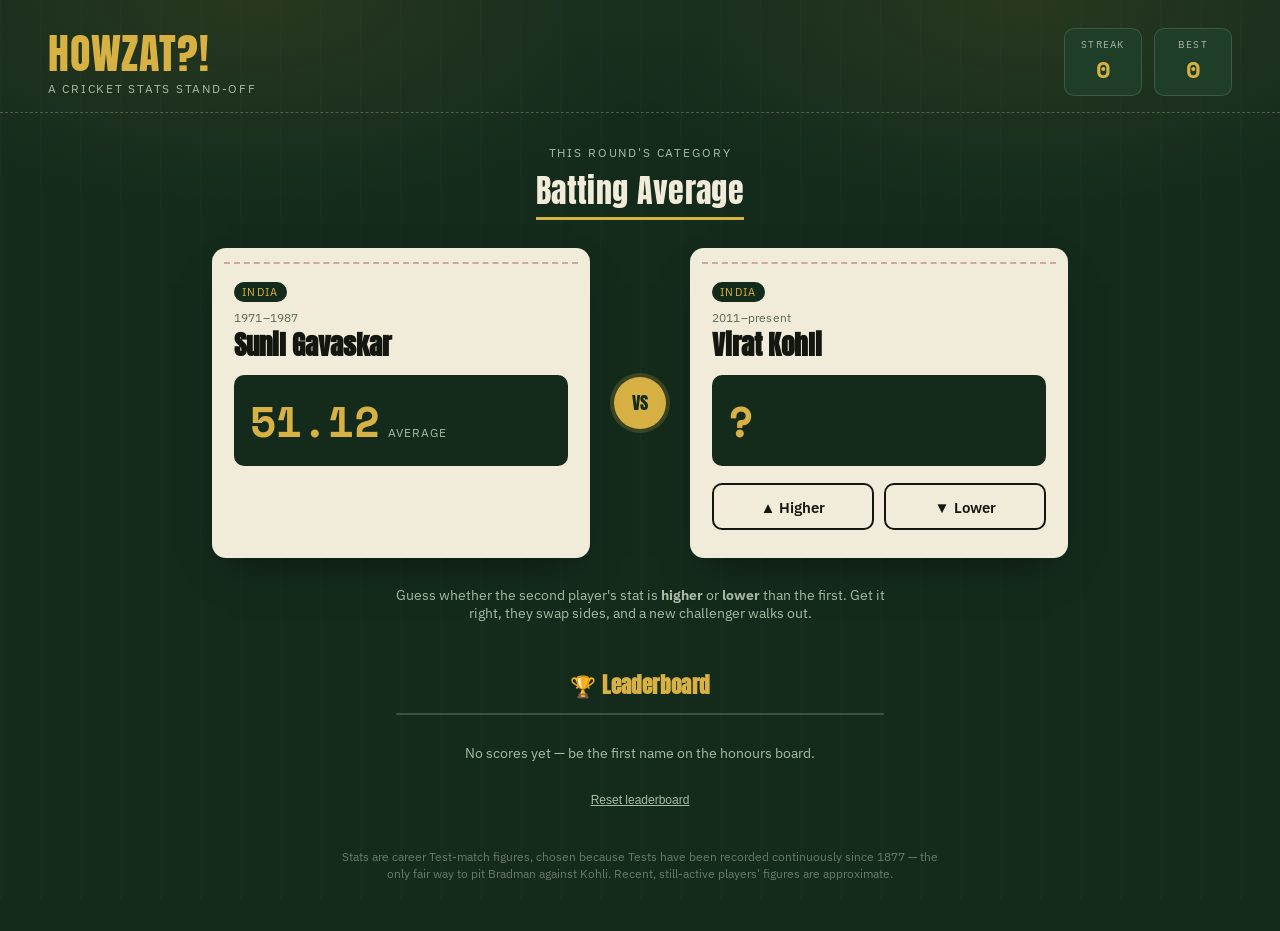
==== index.html @ a6a67dc2 "MVP uploaded" ====
<!DOCTYPE html>
<html lang="en">
<head>
<meta charset="UTF-8">
<meta name="viewport" content="width=device-width, initial-scale=1.0">
<title>HOWZAT?! — Higher or Lower Cricket Stats</title>
<link rel="preconnect" href="https://fonts.googleapis.com">
<link href="https://fonts.googleapis.com/css2?family=Anton&family=Space+Mono:wght@400;700&family=IBM+Plex+Sans:wght@400;500;600&display=swap" rel="stylesheet">
<link rel="stylesheet" href="style.css">
</head>
<body>

<div class="stadium-glow"></div>

<header class="topbar">
  <div class="brand">
    <span class="brand-main">HOWZAT?!</span>
    <span class="brand-sub">a cricket stats stand-off</span>
  </div>
  <div class="score-panel">
    <div class="score-box">
      <span class="score-label">Streak</span>
      <span class="score-value" id="streak">0</span>
    </div>
    <div class="score-box">
      <span class="score-label">Best</span>
      <span class="score-value" id="best">0</span>
    </div>
  </div>
</header>

<main class="arena">

  <div class="stat-banner">
    <span class="stat-banner-eyebrow">This round's category</span>
    <span class="stat-banner-value" id="statCategory">—</span>
  </div>

  <div class="battle" id="battle">

    <article class="player-card" id="cardA">
      <div class="card-seam"></div>
      <div class="country-tag" id="countryA"></div>
      <p class="era-tag" id="eraA"></p>
      <h2 class="player-name" id="nameA"></h2>
      <div class="stat-window">
        <span class="stat-figure" id="valueA">0</span>
        <span class="stat-unit" id="unitA"></span>
      </div>
    </article>

    <div class="vs-seam">
      <span>VS</span>
    </div>

    <article class="player-card guess-card" id="cardB">
      <div class="card-seam"></div>
      <div class="country-tag" id="countryB"></div>
      <p class="era-tag" id="eraB"></p>
      <h2 class="player-name" id="nameB"></h2>
      <div class="stat-window">
        <span class="stat-figure" id="valueB">?</span>
        <span class="stat-unit" id="unitB"></span>
      </div>
      <div class="guess-buttons" id="guessButtons">
        <button class="guess-btn higher" id="higherBtn" type="button">▲ Higher</button>
        <button class="guess-btn lower" id="lowerBtn" type="button">▼ Lower</button>
      </div>
    </article>

  </div>

  <p class="hint">Guess whether the second player's stat is <strong>higher</strong> or <strong>lower</strong> than the first. Get it right, they swap sides, and a new challenger walks out.</p>

</main>

<div class="out-stamp hidden" id="outStamp">OUT</div>

<div class="modal-overlay hidden" id="gameOverModal">
  <div class="modal">
    <p class="modal-eyebrow">Innings over</p>
    <h2 class="modal-title">You're out for <span id="finalStreak">0</span></h2>
    <p class="modal-sub" id="modalSub"></p>

    <div class="modal-form" id="nameForm">
      <input type="text" id="playerNameInput" maxlength="18" placeholder="Enter your name" autocomplete="off">
      <button class="primary-btn" id="submitScoreBtn" type="button">Add to leaderboard</button>
    </div>

    <button class="secondary-btn" id="playAgainBtn" type="button">Play again</button>
  </div>
</div>

<section class="leaderboard">
  <h3>🏆 Leaderboard</h3>
  <ol id="leaderboardList" class="leaderboard-list"></ol>
  <p class="leaderboard-empty hidden" id="leaderboardEmpty">No scores yet — be the first name on the honours board.</p>
  <button class="reset-btn" id="clearBoardBtn" type="button">Reset leaderboard</button>
</section>

<footer class="site-footer">
  Stats are career Test-match figures, chosen because Tests have been recorded continuously since 1877 — the only fair way to pit Bradman against Kohli. Recent, still-active players' figures are approximate.
</footer>

<script src="players.js"></script>
<script src="script.js"></script>
</body>
</html>
---- style.css ----
/* ============================================================
   HOWZAT?! — design tokens
   Palette: night-match floodlit outfield
   --pitch:        #142B1C   deep grass, background
   --pitch-2:      #1E3E28   lighter turf, card wells
   --cream:        #F1ECDA   scorecard paper
   --gold:         #D8B144   willow / correct
   --leather:      #8C2F24   ball leather / wrong, accents
   --ink:          #14170F   text on cream
   --chalk:        #A9BBA4   muted text on dark
   Display face: 'Anton' (scoreboard block caps)
   Body face:    'IBM Plex Sans'
   Numeral face: 'Space Mono' (ticking scoreboard digits)
   ============================================================ */

:root{
  --pitch:#142B1C;
  --pitch-2:#1E3E28;
  --pitch-3:#274C31;
  --cream:#F1ECDA;
  --gold:#D8B144;
  --leather:#8C2F24;
  --ink:#14170F;
  --chalk:#A9BBA4;
  --radius:14px;
}

*{ box-sizing:border-box; }

html,body{
  margin:0;
  padding:0;
  min-height:100%;
  background:var(--pitch);
  color:var(--cream);
  font-family:'IBM Plex Sans', sans-serif;
}

body{
  position:relative;
  overflow-x:hidden;
  padding-bottom:3rem;
}

/* subtle floodlight glow, like night-match haze over the outfield */
.stadium-glow{
  position:fixed;
  inset:0;
  z-index:0;
  pointer-events:none;
  background:
    radial-gradient(ellipse 60% 40% at 20% 0%, rgba(216,177,68,0.10), transparent 60%),
    radial-gradient(ellipse 60% 40% at 80% 0%, rgba(216,177,68,0.10), transparent 60%),
    repeating-linear-gradient(90deg, rgba(255,255,255,0.015) 0 2px, transparent 2px 40px);
}

/* ---------- header ---------- */
.topbar{
  position:relative;
  z-index:1;
  display:flex;
  justify-content:space-between;
  align-items:flex-end;
  flex-wrap:wrap;
  gap:1rem;
  padding:1.75rem clamp(1rem, 5vw, 3rem) 1rem;
  border-bottom:1px dashed rgba(241,236,218,0.25);
}

.brand-main{
  display:block;
  font-family:'Anton', sans-serif;
  font-size:clamp(1.8rem, 4vw, 2.6rem);
  letter-spacing:0.02em;
  color:var(--gold);
  line-height:1;
}

.brand-sub{
  display:block;
  font-size:0.78rem;
  letter-spacing:0.14em;
  text-transform:uppercase;
  color:var(--chalk);
  margin-top:0.35rem;
}

.score-panel{ display:flex; gap:0.75rem; }

.score-box{
  background:var(--pitch-2);
  border:1px solid rgba(241,236,218,0.15);
  border-radius:10px;
  padding:0.5rem 1rem;
  text-align:center;
  min-width:78px;
}

.score-label{
  display:block;
  font-size:0.65rem;
  letter-spacing:0.12em;
  text-transform:uppercase;
  color:var(--chalk);
}

.score-value{
  display:block;
  font-family:'Space Mono', monospace;
  font-weight:700;
  font-size:1.5rem;
  color:var(--gold);
}

/* ---------- arena ---------- */
.arena{
  position:relative;
  z-index:1;
  max-width:920px;
  margin:0 auto;
  padding:2rem clamp(1rem, 5vw, 2rem) 0;
}

.stat-banner{
  display:flex;
  flex-direction:column;
  align-items:center;
  text-align:center;
  margin-bottom:1.75rem;
}

.stat-banner-eyebrow{
  font-size:0.72rem;
  letter-spacing:0.16em;
  text-transform:uppercase;
  color:var(--chalk);
  margin-bottom:0.35rem;
}

.stat-banner-value{
  font-family:'Anton', sans-serif;
  font-size:clamp(1.4rem, 4vw, 2rem);
  color:var(--cream);
  letter-spacing:0.01em;
  border-bottom:3px solid var(--gold);
  padding-bottom:0.15rem;
}

.battle{
  display:grid;
  grid-template-columns:1fr auto 1fr;
  align-items:stretch;
  gap:0 clamp(0.5rem, 3vw, 1.5rem);
}

@media (max-width:640px){
  .battle{ grid-template-columns:1fr; gap:1.25rem; }
  .vs-seam{ margin:0 auto; }
}

.player-card{
  position:relative;
  background:var(--cream);
  color:var(--ink);
  border-radius:var(--radius);
  padding:1.5rem 1.35rem 1.75rem;
  overflow:hidden;
  box-shadow:0 18px 40px -18px rgba(0,0,0,0.55);
  transition:transform 0.25s ease;
}

/* stitched seam decoration along the top of each card, evoking a cricket ball */
.card-seam{
  position:absolute;
  top:14px; left:12px; right:12px;
  height:0;
  border-top:2px dashed var(--leather);
  opacity:0.35;
}

.country-tag{
  display:inline-block;
  font-size:0.68rem;
  letter-spacing:0.1em;
  text-transform:uppercase;
  background:var(--pitch);
  color:var(--gold);
  padding:0.2rem 0.55rem;
  border-radius:20px;
  margin-top:0.6rem;
}

.era-tag{
  font-size:0.72rem;
  color:#5c6653;
  margin:0.5rem 0 0;
  letter-spacing:0.02em;
}

.player-name{
  font-family:'Anton', sans-serif;
  font-size:clamp(1.3rem, 3.4vw, 1.7rem);
  margin:0.35rem 0 1rem;
  line-height:1.05;
}

.stat-window{
  display:flex;
  align-items:baseline;
  gap:0.5rem;
  background:var(--pitch);
  border-radius:10px;
  padding:0.9rem 1rem;
}

.stat-figure{
  font-family:'Space Mono', monospace;
  font-weight:700;
  font-size:clamp(2rem, 6vw, 2.6rem);
  color:var(--gold);
  transition:transform 0.15s ease;
}

.stat-figure.flip{
  animation:flip-reveal 0.5s ease;
}

@keyframes flip-reveal{
  0%{ transform:rotateX(90deg); opacity:0.2; }
  60%{ transform:rotateX(0deg); opacity:1; }
  100%{ transform:rotateX(0deg); }
}

.stat-unit{
  font-size:0.78rem;
  color:var(--chalk);
  text-transform:uppercase;
  letter-spacing:0.08em;
}

.guess-buttons{
  display:flex;
  gap:0.6rem;
  margin-top:1.1rem;
}

.guess-btn{
  flex:1;
  font-family:'IBM Plex Sans', sans-serif;
  font-weight:600;
  font-size:0.95rem;
  padding:0.7rem 0.5rem;
  border-radius:10px;
  border:2px solid var(--ink);
  background:transparent;
  color:var(--ink);
  cursor:pointer;
  transition:background 0.15s ease, color 0.15s ease, transform 0.1s ease;
}

.guess-btn:hover{ transform:translateY(-2px); }
.guess-btn.higher:hover{ background:var(--gold); border-color:var(--gold); }
.guess-btn.lower:hover{ background:var(--leather); border-color:var(--leather); color:var(--cream); }
.guess-btn:disabled{ opacity:0.4; cursor:default; transform:none; }

.player-card.correct{ outline:3px solid var(--gold); }
.player-card.wrong{ outline:3px solid var(--leather); }

.vs-seam{
  align-self:center;
  font-family:'Anton', sans-serif;
  font-size:1.1rem;
  color:var(--pitch);
  background:var(--gold);
  width:52px;
  height:52px;
  border-radius:50%;
  display:flex;
  align-items:center;
  justify-content:center;
  box-shadow:0 0 0 4px rgba(216,177,68,0.2);
}

.hint{
  text-align:center;
  font-size:0.85rem;
  color:var(--chalk);
  max-width:520px;
  margin:1.75rem auto 0;
}

/* ---------- OUT stamp ---------- */
.out-stamp{
  position:fixed;
  top:50%; left:50%;
  transform:translate(-50%,-50%) rotate(-12deg) scale(0.6);
  font-family:'Anton', sans-serif;
  font-size:clamp(3rem, 12vw, 7rem);
  color:var(--leather);
  border:0.15em solid var(--leather);
  padding:0.1em 0.4em;
  border-radius:12px;
  opacity:0;
  pointer-events:none;
  z-index:20;
  transition:opacity 0.15s ease, transform 0.35s cubic-bezier(.2,1.5,.4,1);
}

.out-stamp.show{
  opacity:0.92;
  transform:translate(-50%,-50%) rotate(-12deg) scale(1);
}

.hidden{ display:none !important; }

/* ---------- modal ---------- */
.modal-overlay{
  position:fixed; inset:0;
  background:rgba(10,18,12,0.78);
  display:flex; align-items:center; justify-content:center;
  z-index:30;
  padding:1rem;
}

.modal{
  background:var(--cream);
  color:var(--ink);
  border-radius:var(--radius);
  padding:2rem clamp(1.25rem,5vw,2.5rem);
  max-width:400px;
  width:100%;
  text-align:center;
  box-shadow:0 30px 60px -20px rgba(0,0,0,0.6);
}

.modal-eyebrow{
  font-size:0.7rem;
  letter-spacing:0.14em;
  text-transform:uppercase;
  color:var(--leather);
  margin:0 0 0.4rem;
}

.modal-title{
  font-family:'Anton', sans-serif;
  font-size:1.9rem;
  margin:0 0 0.5rem;
}

.modal-title span{ color:var(--leather); }

.modal-sub{
  font-size:0.88rem;
  color:#5c6653;
  margin:0 0 1.4rem;
}

.modal-form{
  display:flex;
  flex-direction:column;
  gap:0.6rem;
  margin-bottom:1rem;
}

.modal-form input{
  font-family:'IBM Plex Sans', sans-serif;
  font-size:0.95rem;
  padding:0.7rem 0.9rem;
  border-radius:10px;
  border:2px solid var(--ink);
  background:#fff;
}

.primary-btn{
  font-family:'IBM Plex Sans', sans-serif;
  font-weight:600;
  background:var(--gold);
  color:var(--ink);
  border:none;
  border-radius:10px;
  padding:0.75rem;
  cursor:pointer;
  font-size:0.95rem;
}

.primary-btn:disabled{ opacity:0.5; cursor:default; }

.secondary-btn{
  font-family:'IBM Plex Sans', sans-serif;
  font-weight:600;
  background:transparent;
  color:var(--ink);
  border:2px solid var(--ink);
  border-radius:10px;
  padding:0.65rem;
  width:100%;
  cursor:pointer;
  font-size:0.9rem;
}

/* ---------- leaderboard ---------- */
.leaderboard{
  position:relative;
  z-index:1;
  max-width:520px;
  margin:3rem auto 0;
  padding:0 1rem;
}

.leaderboard h3{
  font-family:'Anton', sans-serif;
  font-size:1.3rem;
  color:var(--gold);
  letter-spacing:0.02em;
  margin-bottom:0.75rem;
  text-align:center;
}

.leaderboard-list{
  list-style:none;
  counter-reset:rank;
  margin:0;
  padding:0;
  background:var(--pitch-2);
  border-radius:var(--radius);
  border:1px solid rgba(241,236,218,0.12);
  overflow:hidden;
}

.leaderboard-list li{
  counter-increment:rank;
  display:flex;
  align-items:center;
  gap:0.75rem;
  padding:0.65rem 1rem;
  font-family:'Space Mono', monospace;
  font-size:0.9rem;
  border-bottom:1px dashed rgba(241,236,218,0.12);
}

.leaderboard-list li:last-child{ border-bottom:none; }

.leaderboard-list li::before{
  content:counter(rank);
  color:var(--gold);
  font-weight:700;
  width:1.4rem;
  text-align:right;
}

.leaderboard-list li .lb-name{ flex:1; color:var(--cream); }
.leaderboard-list li .lb-score{ color:var(--gold); font-weight:700; }

.leaderboard-empty{
  text-align:center;
  color:var(--chalk);
  font-size:0.85rem;
  padding:1rem;
}

.reset-btn{
  display:block;
  margin:0.75rem auto 0;
  background:transparent;
  border:none;
  color:var(--chalk);
  font-size:0.75rem;
  text-decoration:underline;
  cursor:pointer;
}

.site-footer{
  position:relative;
  z-index:1;
  max-width:640px;
  margin:2.5rem auto 0;
  padding:0 1.25rem;
  text-align:center;
  font-size:0.72rem;
  line-height:1.5;
  color:#6c7a68;
}

@media (prefers-reduced-motion: reduce){
  .stat-figure.flip{ animation:none; }
  .out-stamp{ transition:none; }
}
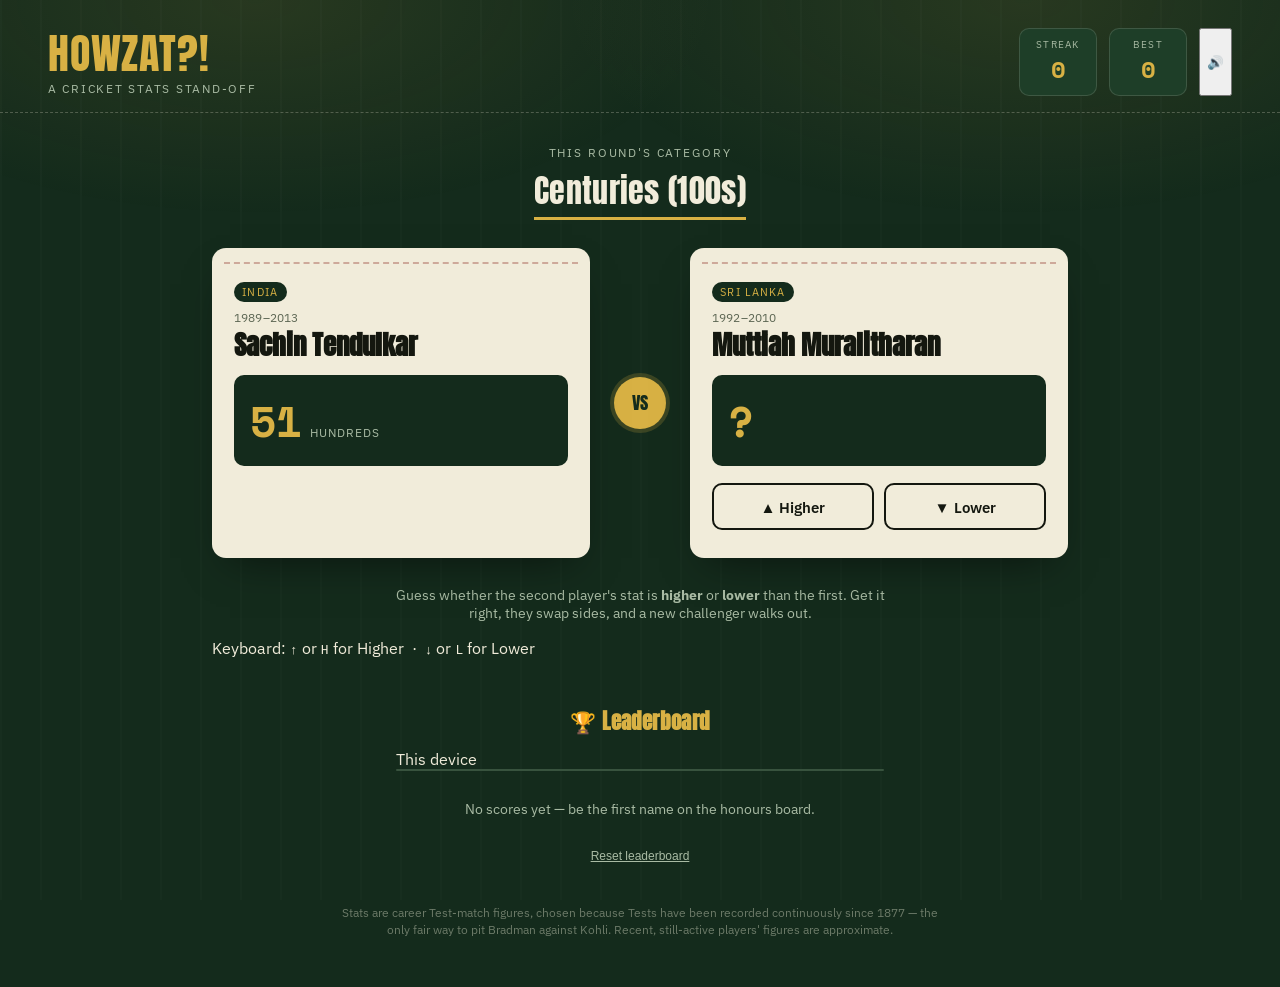
==== commit ecb0d87b: "Add sound toggle button and leaderboard status" ====
--- a/index.html
+++ b/index.html
@@ -11,6 +11,8 @@
 <body>
 
 <div class="stadium-glow"></div>
+<div class="confetti-layer" id="confettiLayer"></div>
+<div class="milestone-banner hidden" id="milestoneBanner"></div>
 
 <header class="topbar">
   <div class="brand">
@@ -26,6 +28,7 @@
       <span class="score-label">Best</span>
       <span class="score-value" id="best">0</span>
     </div>
+    <button class="icon-btn" id="soundToggle" type="button" aria-pressed="true" title="Toggle sound">🔊</button>
   </div>
 </header>
 
@@ -47,6 +50,7 @@
         <span class="stat-figure" id="valueA">0</span>
         <span class="stat-unit" id="unitA"></span>
       </div>
+      <div class="compare-bar-track"><div class="compare-bar" id="barA"></div></div>
     </article>
 
     <div class="vs-seam">
@@ -62,6 +66,7 @@
         <span class="stat-figure" id="valueB">?</span>
         <span class="stat-unit" id="unitB"></span>
       </div>
+      <div class="compare-bar-track"><div class="compare-bar" id="barB"></div></div>
       <div class="guess-buttons" id="guessButtons">
         <button class="guess-btn higher" id="higherBtn" type="button">▲ Higher</button>
         <button class="guess-btn lower" id="lowerBtn" type="button">▼ Lower</button>
@@ -71,6 +76,7 @@
   </div>
 
   <p class="hint">Guess whether the second player's stat is <strong>higher</strong> or <strong>lower</strong> than the first. Get it right, they swap sides, and a new challenger walks out.</p>
+  <p class="kbd-hint">Keyboard: <kbd>&uarr;</kbd> or <kbd>H</kbd> for Higher &nbsp;·&nbsp; <kbd>&darr;</kbd> or <kbd>L</kbd> for Lower</p>
 
 </main>
 
@@ -92,7 +98,13 @@
 </div>
 
 <section class="leaderboard">
-  <h3>🏆 Leaderboard</h3>
+  <div class="leaderboard-header">
+    <h3>🏆 Leaderboard</h3>
+    <span class="lb-status" id="lbStatus">
+      <span class="lb-status-dot"></span>
+      <span id="lbStatusText">This device</span>
+    </span>
+  </div>
   <ol id="leaderboardList" class="leaderboard-list"></ol>
   <p class="leaderboard-empty hidden" id="leaderboardEmpty">No scores yet — be the first name on the honours board.</p>
   <button class="reset-btn" id="clearBoardBtn" type="button">Reset leaderboard</button>
